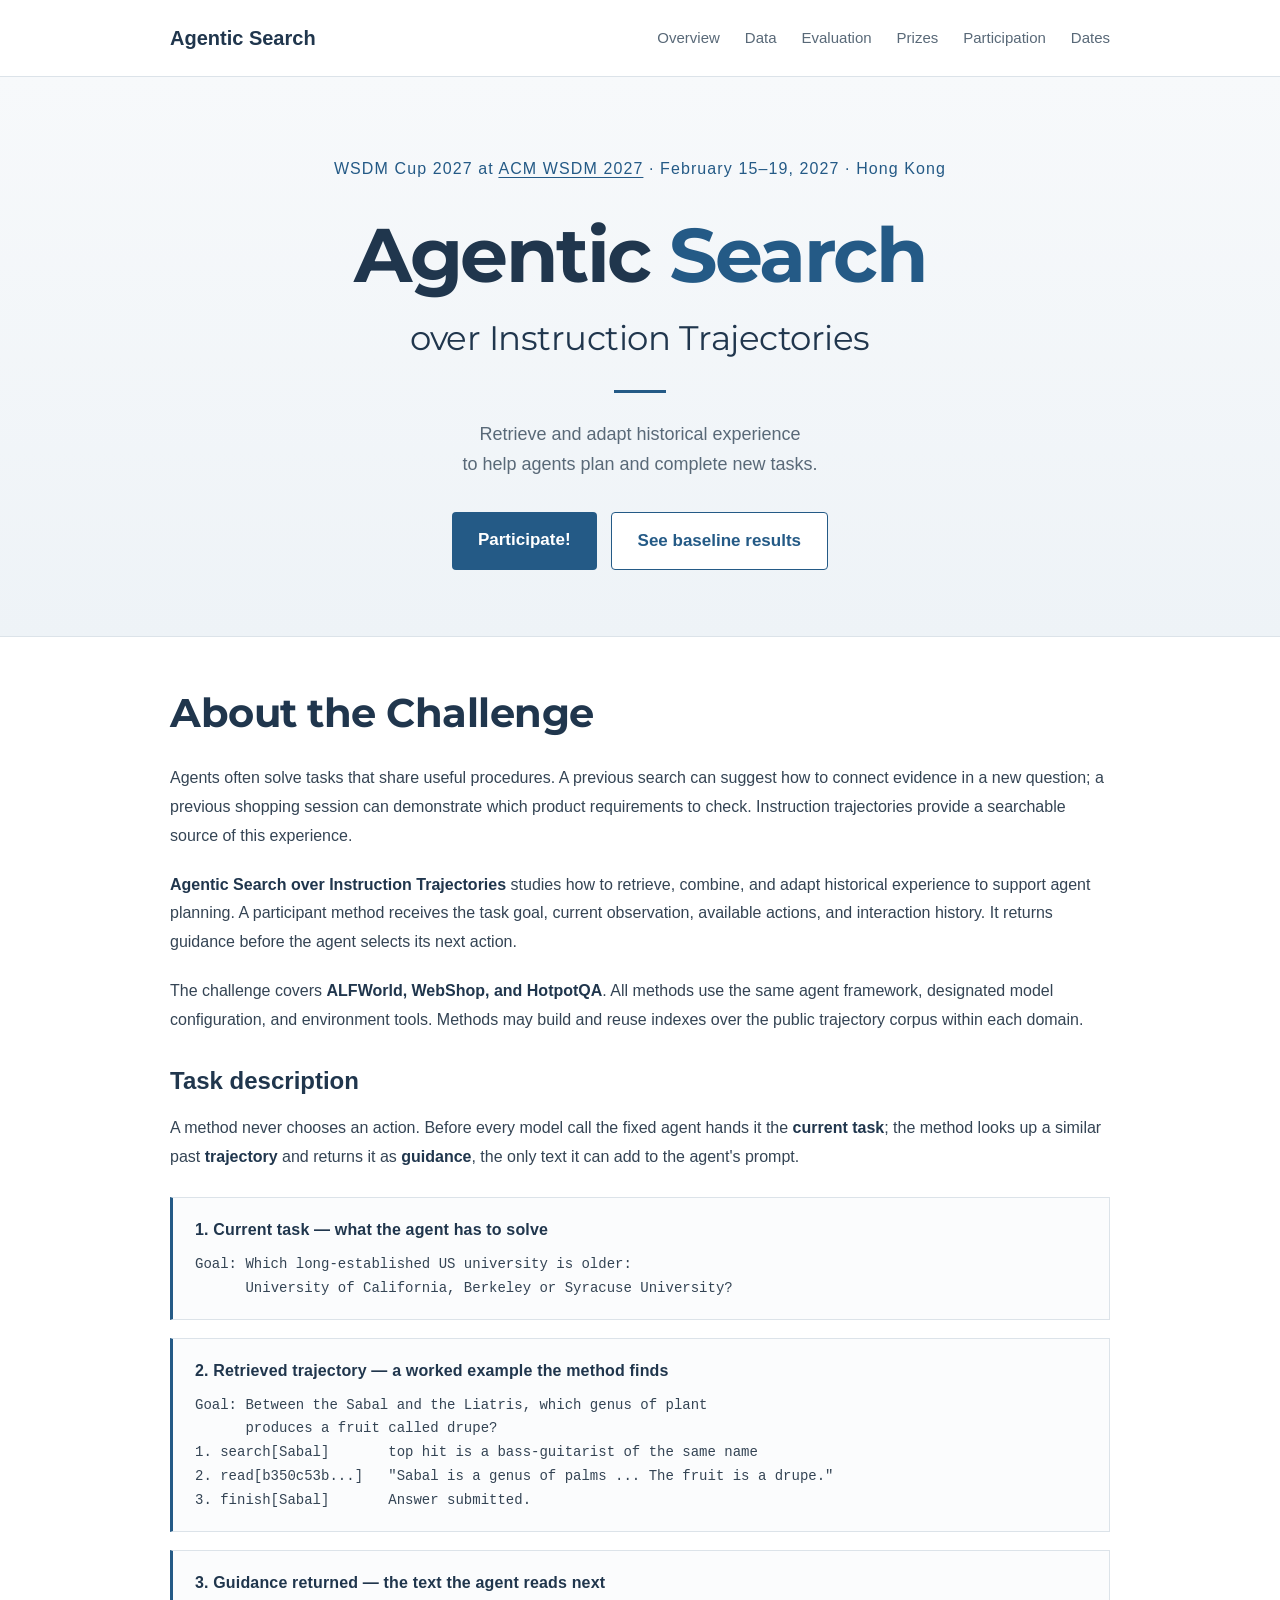
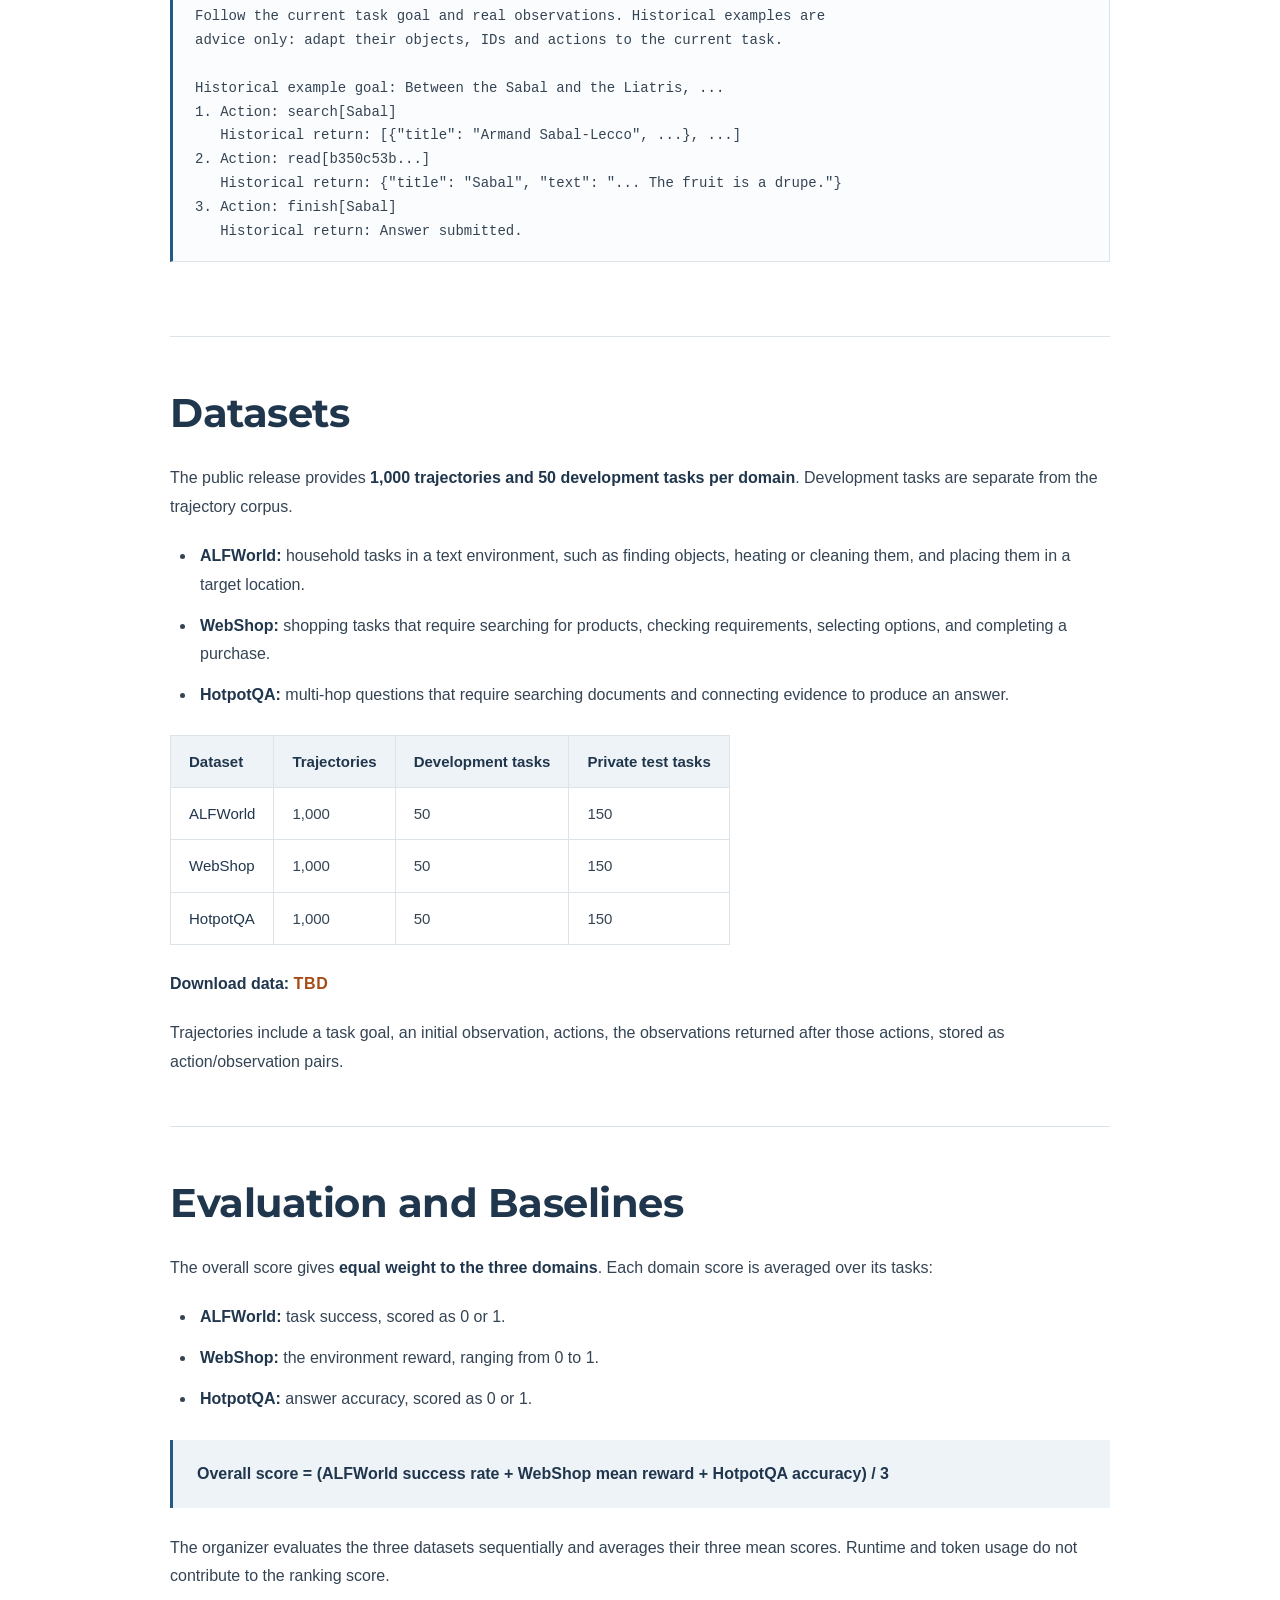
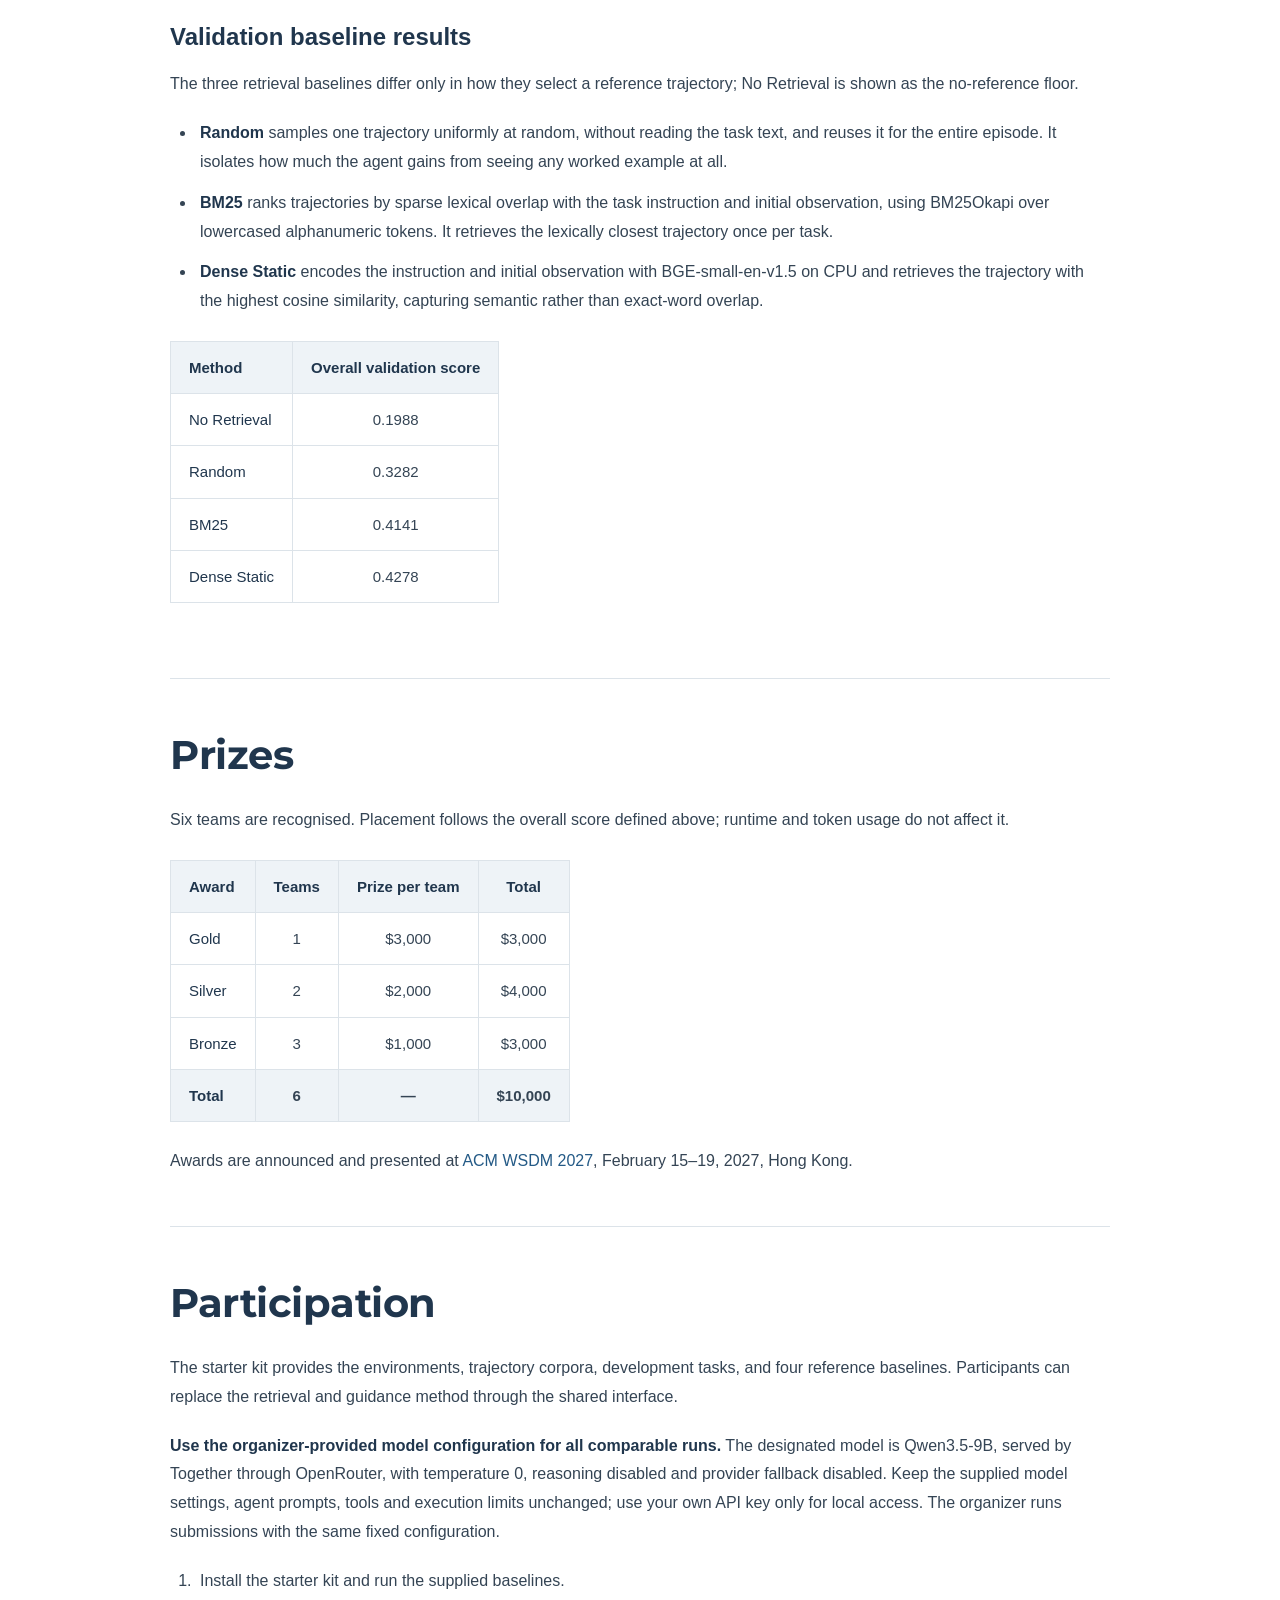
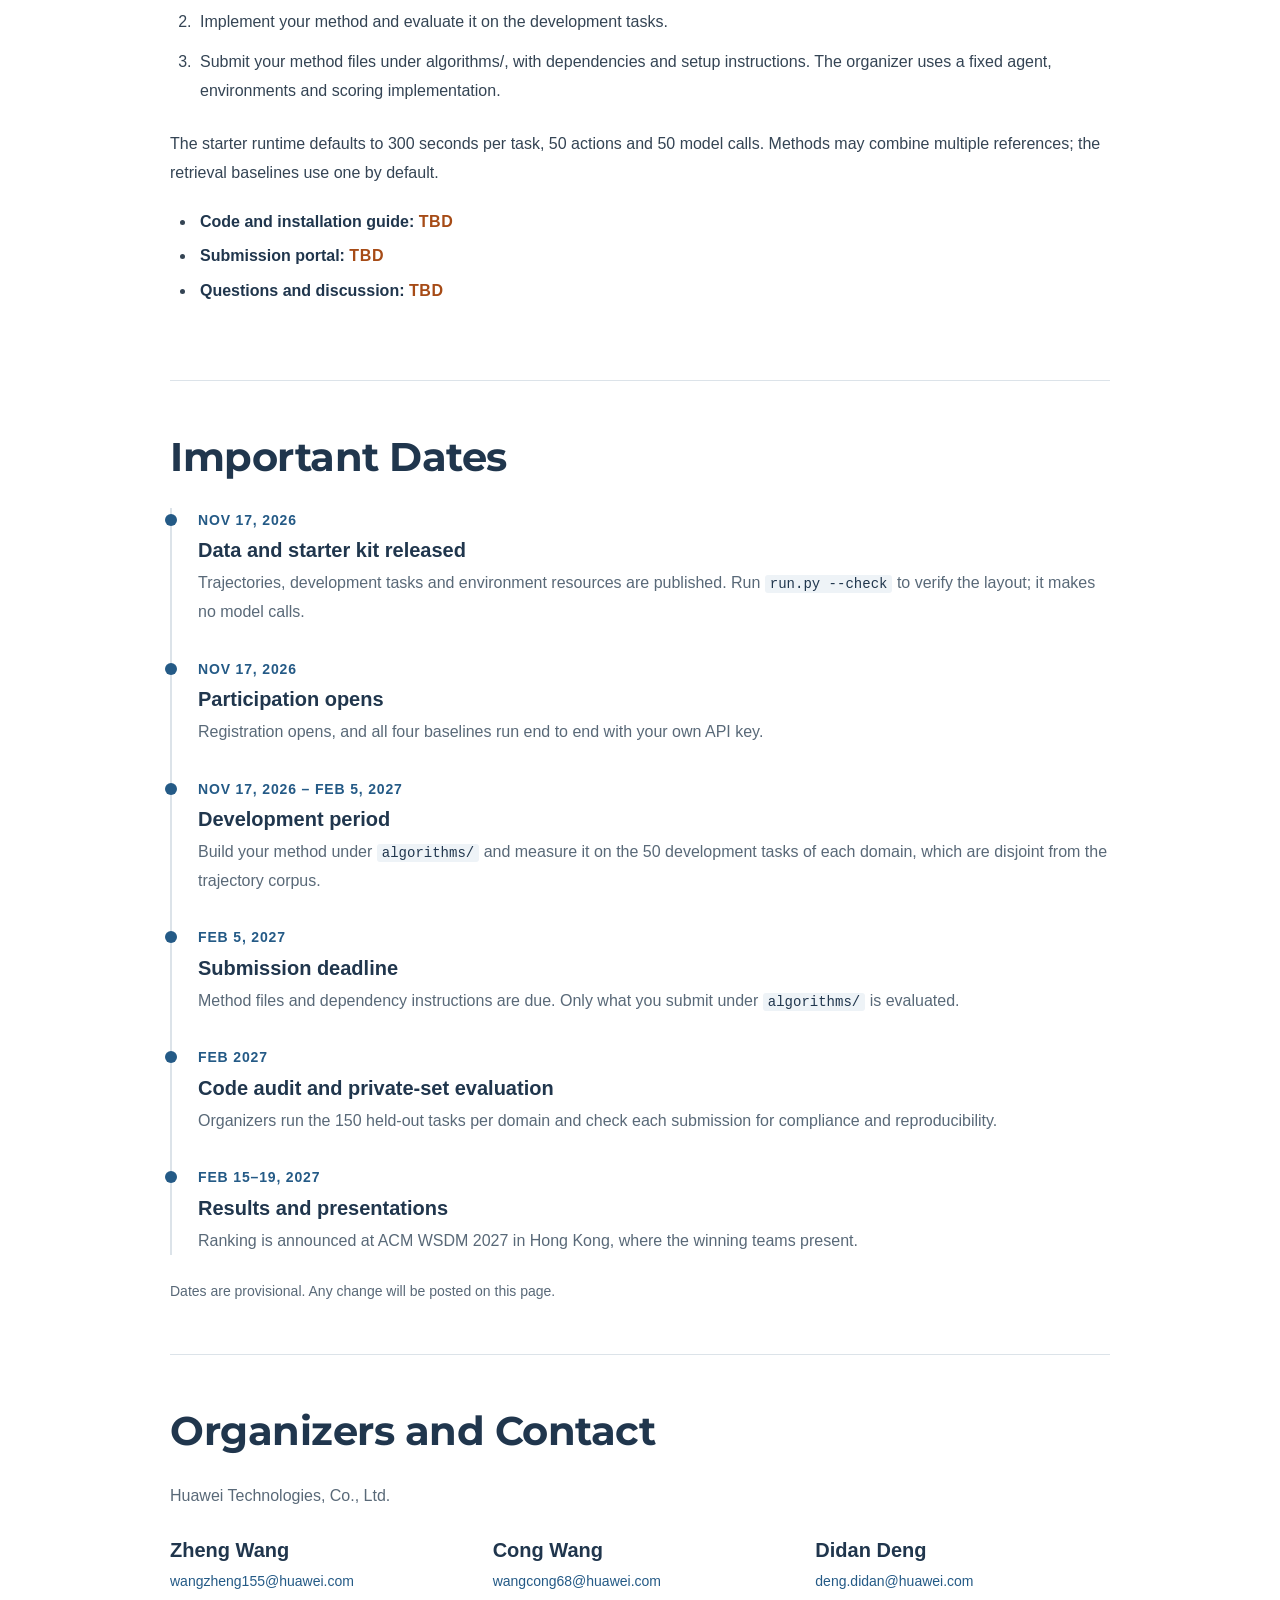
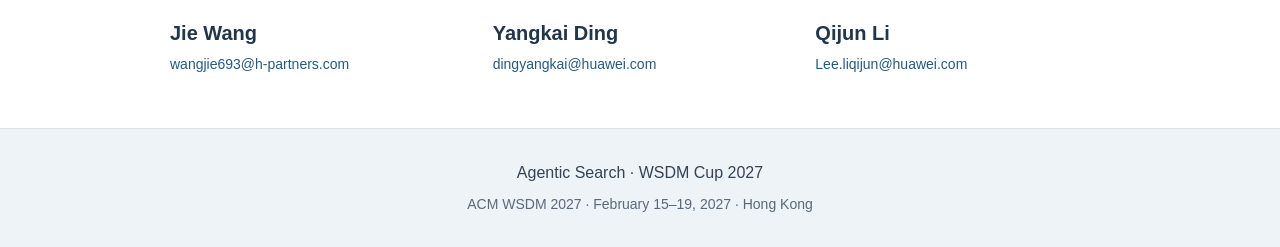
==== index.html @ feec9612 "Initial commit: WSDM Cup 2027 Agentic Search challenge website" ====
<!doctype html>
<html lang="en">
<head>
  <meta charset="utf-8">
  <meta name="viewport" content="width=device-width, initial-scale=1">
  <meta name="description" content="Agentic Search over Instruction Trajectories — a WSDM Cup 2027 challenge at ACM WSDM 2027, February 15–19, Hong Kong.">
  <meta name="theme-color" content="#eef3f7">
  <title>Agentic Search · WSDM Cup 2027</title>
  <link rel="stylesheet" href="styles.css">
  <script src="site.js" defer></script>
</head>
<body id="page-top">
  <a class="skip-link" href="#main">Skip to content</a>
  <nav class="navbar" aria-label="Main navigation">
    <div class="container nav-inner">
      <a class="navbar-brand" href="#page-top">Agentic Search</a>
      <button class="menu-toggle" type="button" aria-expanded="false" aria-controls="nav-links"><span class="sr-only">Toggle navigation</span><span aria-hidden="true">☰</span></button>
      <div class="nav-links" id="nav-links"><a href="#overview">Overview</a><a href="#data">Data</a><a href="#evaluation">Evaluation</a><a href="#prizes">Prizes</a><a href="#participation">Participation</a><a href="#dates">Dates</a></div>
    </div>
  </nav>
  <header class="hero">
    <div class="container">
      <p class="conference">WSDM Cup 2027 at <a href="https://www.wsdm-conference.org/2027/">ACM WSDM 2027</a> · February 15&ndash;19, 2027 · Hong Kong</p>
      <h1>Agentic <em>Search</em><span>over Instruction Trajectories</span></h1>
      <p class="hero-description">Retrieve and adapt historical experience<br>to help agents plan and complete new tasks.</p>
      <div class="hero-actions">
        <a class="button" href="#participation">Participate!</a>
        <a class="button button-secondary" href="#evaluation">See baseline results</a>
      </div>
    </div>
  </header>
  <main id="main" class="container">
    <section id="overview">
      <h2>About the Challenge</h2>
      <p>Agents often solve tasks that share useful procedures. A previous search can suggest how to connect evidence in a new question; a previous shopping session can demonstrate which product requirements to check. Instruction trajectories provide a searchable source of this experience.</p>
      <p><strong>Agentic Search over Instruction Trajectories</strong> studies how to retrieve, combine, and adapt historical experience to support agent planning. A participant method receives the task goal, current observation, available actions, and interaction history. It returns guidance before the agent selects its next action.</p>
      <p>The challenge covers <strong>ALFWorld, WebShop, and HotpotQA</strong>. All methods use the same agent framework, designated model configuration, and environment tools. Methods may build and reuse indexes over the public trajectory corpus within each domain.</p>

      <h3>Task description</h3>
      <p>A method never chooses an action. Before every model call the fixed agent hands it the <strong>current task</strong>; the method looks up a similar past <strong>trajectory</strong> and returns it as <strong>guidance</strong>, the only text it can add to the agent's prompt.</p>

      <div class="example">
        <div class="example-step">
          <h4>1. Current task &mdash; what the agent has to solve</h4>
          <pre class="code">Goal: Which long-established US university is older:
      University of California, Berkeley or Syracuse University?</pre>
        </div>

        <div class="example-step">
          <h4>2. Retrieved trajectory &mdash; a worked example the method finds</h4>
          <pre class="code">Goal: Between the Sabal and the Liatris, which genus of plant
      produces a fruit called drupe?
1. search[Sabal]       top hit is a bass-guitarist of the same name
2. read[b350c53b...]   "Sabal is a genus of palms ... The fruit is a drupe."
3. finish[Sabal]       Answer submitted.</pre>
        </div>

        <div class="example-step">
          <h4>3. Guidance returned &mdash; the text the agent reads next</h4>
          <pre class="code">Follow the current task goal and real observations. Historical examples are
advice only: adapt their objects, IDs and actions to the current task.

Historical example goal: Between the Sabal and the Liatris, ...
1. Action: search[Sabal]
   Historical return: [{"title": "Armand Sabal-Lecco", ...}, ...]
2. Action: read[b350c53b...]
   Historical return: {"title": "Sabal", "text": "... The fruit is a drupe."}
3. Action: finish[Sabal]
   Historical return: Answer submitted.</pre>
        </div>
      </div>
    </section>

    <section id="data">
      <h2>Datasets</h2>
      <p>The public release provides <strong>1,000 trajectories and 50 development tasks per domain</strong>. Development tasks are separate from the trajectory corpus.</p>
      <ul>
        <li><strong>ALFWorld:</strong> household tasks in a text environment, such as finding objects, heating or cleaning them, and placing them in a target location.</li>
        <li><strong>WebShop:</strong> shopping tasks that require searching for products, checking requirements, selecting options, and completing a purchase.</li>
        <li><strong>HotpotQA:</strong> multi-hop questions that require searching documents and connecting evidence to produce an answer.</li>
      </ul>
      <div class="table-scroll" role="region" aria-label="Dataset release table" tabindex="0"><table><thead><tr><th scope="col">Dataset</th><th scope="col">Trajectories</th><th scope="col">Development tasks</th><th scope="col">Private test tasks</th></tr></thead><tbody><tr><th scope="row">ALFWorld</th><td>1,000</td><td>50</td><td>150</td></tr><tr><th scope="row">WebShop</th><td>1,000</td><td>50</td><td>150</td></tr><tr><th scope="row">HotpotQA</th><td>1,000</td><td>50</td><td>150</td></tr></tbody></table></div>
      <p><strong>Download data:</strong> <span class="pending">TBD</span></p>
      <p>Trajectories include a task goal, an initial observation, actions, the observations returned after those actions, stored as action/observation pairs.</p>
    </section>

    <section id="evaluation">
      <h2>Evaluation and Baselines</h2>
      <p>The overall score gives <strong>equal weight to the three domains</strong>. Each domain score is averaged over its tasks:</p>
      <ul><li><strong>ALFWorld:</strong> task success, scored as 0 or 1.</li><li><strong>WebShop:</strong> the environment reward, ranging from 0 to 1.</li><li><strong>HotpotQA:</strong> answer accuracy, scored as 0 or 1.</li></ul>
      <p class="score-formula"><strong>Overall score = (ALFWorld success rate + WebShop mean reward + HotpotQA accuracy) / 3</strong></p>
      <p>The organizer evaluates the three datasets sequentially and averages their three mean scores. Runtime and token usage do not contribute to the ranking score.</p>
      <h3>Validation baseline results</h3>
      <p>The three retrieval baselines differ only in how they select a reference trajectory; No Retrieval is shown as the no-reference floor.</p>
      <ul>
        <li><strong>Random</strong> samples one trajectory uniformly at random, without reading the task text, and reuses it for the entire episode. It isolates how much the agent gains from seeing any worked example at all.</li>
        <li><strong>BM25</strong> ranks trajectories by sparse lexical overlap with the task instruction and initial observation, using BM25Okapi over lowercased alphanumeric tokens. It retrieves the lexically closest trajectory once per task.</li>
        <li><strong>Dense Static</strong> encodes the instruction and initial observation with BGE-small-en-v1.5 on CPU and retrieves the trajectory with the highest cosine similarity, capturing semantic rather than exact-word overlap.</li>
      </ul>
      <div class="table-scroll" role="region" aria-label="Overall validation baseline results" tabindex="0"><table class="results-table"><thead><tr><th scope="col">Method</th><th scope="col">Overall validation score</th></tr></thead><tbody><tr><th scope="row">No Retrieval</th><td>0.1988</td></tr><tr><th scope="row">Random</th><td>0.3282</td></tr><tr><th scope="row">BM25</th><td>0.4141</td></tr><tr><th scope="row">Dense Static</th><td>0.4278</td></tr></tbody></table></div>
    </section>

    <section id="prizes">
      <h2>Prizes</h2>
      <p>Six teams are recognised. Placement follows the overall score defined above; runtime and token usage do not affect it.</p>
      <div class="table-scroll" role="region" aria-label="Prize table" tabindex="0"><table class="prizes-table"><thead><tr><th scope="col">Award</th><th scope="col">Teams</th><th scope="col">Prize per team</th><th scope="col">Total</th></tr></thead><tbody><tr><th scope="row">Gold</th><td>1</td><td>$3,000</td><td>$3,000</td></tr><tr><th scope="row">Silver</th><td>2</td><td>$2,000</td><td>$4,000</td></tr><tr><th scope="row">Bronze</th><td>3</td><td>$1,000</td><td>$3,000</td></tr><tr class="prizes-total"><th scope="row">Total</th><td>6</td><td>&mdash;</td><td>$10,000</td></tr></tbody></table></div>
      <p>Awards are announced and presented at <a href="https://www.wsdm-conference.org/2027/">ACM WSDM 2027</a>, February 15&ndash;19, 2027, Hong Kong.</p>
    </section>

    <section id="participation">
      <h2>Participation</h2>
      <p>The starter kit provides the environments, trajectory corpora, development tasks, and four reference baselines. Participants can replace the retrieval and guidance method through the shared interface.</p>
      <p><strong>Use the organizer-provided model configuration for all comparable runs.</strong> The designated model is Qwen3.5-9B, served by Together through OpenRouter, with temperature 0, reasoning disabled and provider fallback disabled. Keep the supplied model settings, agent prompts, tools and execution limits unchanged; use your own API key only for local access. The organizer runs submissions with the same fixed configuration.</p>
      <ol>
        <li>Install the starter kit and run the supplied baselines.</li>
        <li>Implement your method and evaluate it on the development tasks.</li>
        <li>Submit your method files under algorithms/, with dependencies and setup instructions. The organizer uses a fixed agent, environments and scoring implementation.</li>
      </ol>
      <p>The starter runtime defaults to 300 seconds per task, 50 actions and 50 model calls. Methods may combine multiple references; the retrieval baselines use one by default.</p>
      <ul class="resources"><li><strong>Code and installation guide:</strong> <span class="pending">TBD</span></li><li><strong>Submission portal:</strong> <span class="pending">TBD</span></li><li><strong>Questions and discussion:</strong> <span class="pending">TBD</span></li></ul>
    </section>

    <section id="dates">
      <h2>Important Dates</h2>
      <ol class="timeline">
        <li>
          <span class="timeline-date">Nov 17, 2026</span>
          <h3>Data and starter kit released</h3>
          <p>Trajectories, development tasks and environment resources are published. Run <code>run.py --check</code> to verify the layout; it makes no model calls.</p>
        </li>
        <li>
          <span class="timeline-date">Nov 17, 2026</span>
          <h3>Participation opens</h3>
          <p>Registration opens, and all four baselines run end to end with your own API key.</p>
        </li>
        <li>
          <span class="timeline-date">Nov 17, 2026 &ndash; Feb 5, 2027</span>
          <h3>Development period</h3>
          <p>Build your method under <code>algorithms/</code> and measure it on the 50 development tasks of each domain, which are disjoint from the trajectory corpus.</p>
        </li>
        <li>
          <span class="timeline-date">Feb 5, 2027</span>
          <h3>Submission deadline</h3>
          <p>Method files and dependency instructions are due. Only what you submit under <code>algorithms/</code> is evaluated.</p>
        </li>
        <li>
          <span class="timeline-date">Feb 2027</span>
          <h3>Code audit and private-set evaluation</h3>
          <p>Organizers run the 150 held-out tasks per domain and check each submission for compliance and reproducibility.</p>
        </li>
        <li>
          <span class="timeline-date">Feb 15&ndash;19, 2027</span>
          <h3>Results and presentations</h3>
          <p>Ranking is announced at ACM WSDM 2027 in Hong Kong, where the winning teams present.</p>
        </li>
      </ol>
      <p class="note">Dates are provisional. Any change will be posted on this page.</p>
    </section>

    <section id="team">
      <h2>Organizers and Contact</h2>
      <p class="organizer-affiliation">Huawei Technologies, Co., Ltd.</p>
      <ul class="organizer-list">
        <li><h3>Zheng Wang</h3><a href="mailto:wangzheng155@huawei.com">wangzheng155@huawei.com</a></li>
        <li><h3>Cong Wang</h3><a href="mailto:wangcong68@huawei.com">wangcong68@huawei.com</a></li>
        <li><h3>Didan Deng</h3><a href="mailto:deng.didan@huawei.com">deng.didan@huawei.com</a></li>
        <li><h3>Jie Wang</h3><a href="mailto:wangjie693@h-partners.com">wangjie693@h-partners.com</a></li>
        <li><h3>Yangkai Ding</h3><a href="mailto:dingyangkai@huawei.com">dingyangkai@huawei.com</a></li>
        <li><h3>Qijun Li</h3><a href="mailto:Lee.liqijun@huawei.com">Lee.liqijun@huawei.com</a></li>
      </ul>
    </section>
  </main>
  <footer><div class="container"><p>Agentic Search · WSDM Cup 2027</p><p class="note">ACM WSDM 2027 · February 15&ndash;19, 2027 · Hong Kong</p></div></footer>
</body>
</html>
---- styles.css ----
@font-face{font-family:Montserrat;src:url('assets/montserrat-regular.ttf') format('truetype');font-weight:400;font-display:swap}
@font-face{font-family:Montserrat;src:url('assets/montserrat-bold.ttf') format('truetype');font-weight:700;font-display:swap}
:root{--ink:#20364d;--text:#344454;--muted:#596978;--blue:#245a86;--line:#dce3e9;--pale:#eef3f7}
*{box-sizing:border-box}
html{scroll-behavior:smooth;scroll-padding-top:105px}
body{margin:0;background:#fff;color:var(--text);font:16px/1.8 Arial,Helvetica,sans-serif}
h1,h2,h3{color:var(--ink);line-height:1.3;margin:0}
h1,h2{font-family:Montserrat,Arial,sans-serif}
h2{font-size:40px;letter-spacing:-.5px;margin-bottom:25px}
h3{font-size:24px;margin:30px 0 18px}
p{margin:0 0 20px}
a{color:var(--blue);text-decoration:none}
a:hover{text-decoration:underline}
a:focus-visible,button:focus-visible,.table-scroll:focus-visible{outline:3px solid var(--blue);outline-offset:4px}
strong{color:var(--ink)}
.container{width:940px;max-width:calc(100% - 48px);margin:0 auto}
.navbar{position:sticky;top:0;z-index:20;background:#fff;border-bottom:1px solid var(--line)}
.nav-inner{display:flex;justify-content:space-between;align-items:center;min-height:76px;gap:25px}
.navbar-brand{font-size:20px;font-weight:700;white-space:nowrap;color:var(--ink)}
.navbar-brand:hover{text-decoration:none}
.nav-links{display:flex;gap:25px}
.nav-links a{font-size:15px;color:var(--muted);padding:9px 0;border-bottom:2px solid transparent}
.nav-links a:hover,.nav-links a.active{color:var(--blue);border-bottom-color:var(--blue);text-decoration:none}
.menu-toggle{display:none}
.navbar.scrolled{box-shadow:0 3px 12px #20364d08}
.hero{background:linear-gradient(180deg,#f7f9fb,var(--pale));text-align:center;padding:78px 0 66px;border-bottom:1px solid var(--line)}
.conference{font-size:16px;letter-spacing:1.1px;color:var(--blue);margin-bottom:28px}
.conference a{text-decoration:underline;text-underline-offset:3px}
.hero h1{font-size:76px;letter-spacing:-2.5px;line-height:1.12}
.hero h1 em{font-style:normal;color:var(--blue)}
.hero h1 span{display:block;font-size:34px;font-weight:400;letter-spacing:-.5px;line-height:1.4;margin-top:18px}
.hero h1::after{content:"";display:block;width:52px;height:3px;background:var(--blue);margin:27px auto 0}
.hero-description{font-size:18px;color:var(--muted);margin:26px auto;line-height:1.7}
.button{display:inline-block;background:var(--blue);color:#fff;padding:13px 26px;border-radius:4px;font-size:17px;font-weight:700}
.button:hover{background:#1c476b;text-decoration:none}
section{padding:50px 0;border-bottom:1px solid var(--line)}
section:last-child{border-bottom:0}
section>p:last-child{margin-bottom:0}
ul,ol{margin:0 0 24px;padding-left:26px}
li{padding-left:4px;margin-bottom:12px}
.resources li{margin-bottom:6px}
.note{font-size:14px;line-height:1.75;color:var(--muted)}
.pending{color:#a64b16;font-weight:700;letter-spacing:.04em}
.table-scroll{overflow-x:auto;margin:25px 0;max-width:100%}
table{width:auto;min-width:0;border-collapse:collapse;font-size:15px;line-height:1.55;text-align:left}
thead{background:var(--pale)}
th,td{padding:14px 18px;border:1px solid var(--line)}
thead th{font-weight:700;color:var(--ink)}
tbody th{font-weight:400;color:var(--ink)}
.results-table td,.results-table thead th:not(:first-child){text-align:center}
.score-formula{background:var(--pale);border-left:3px solid var(--blue);padding:20px 24px;margin:26px 0;line-height:1.75}
.hero-actions{display:flex;gap:14px;justify-content:center;flex-wrap:wrap;margin-top:32px}
.button-secondary{background:#fff;color:var(--blue);border:1px solid var(--blue)}
.button-secondary:hover{background:var(--pale)}
.example{margin:26px 0 24px}
.example-step{border:1px solid var(--line);border-left:3px solid var(--blue);background:#fbfcfd;padding:18px 22px;margin-bottom:18px}
.example-step:last-child{margin-bottom:0}
.example-step h4{font-size:16px;color:var(--ink);margin:0 0 8px;letter-spacing:.01em}
.code{font:14px/1.7 ui-monospace,SFMono-Regular,Menlo,Consolas,monospace;white-space:pre-wrap;overflow-wrap:anywhere;margin:0;padding:0;color:var(--text);background:none}
code{font:14px/1.6 ui-monospace,SFMono-Regular,Menlo,Consolas,monospace;color:var(--ink);background:var(--pale);padding:1px 5px;border-radius:3px}
.prizes-table td,.prizes-table thead th:not(:first-child){text-align:center}
.prizes-total th,.prizes-total td{font-weight:700;background:var(--pale)}
.timeline{list-style:none;padding:0;margin:0 0 24px;border-left:2px solid var(--line)}
.timeline li{position:relative;padding:0 0 0 26px;margin:0 0 30px}
.timeline li:last-child{margin-bottom:0}
.timeline li::before{content:"";position:absolute;left:-7px;top:6px;width:12px;height:12px;border-radius:50%;background:var(--blue)}
.timeline-date{display:block;font-size:14px;font-weight:700;letter-spacing:.06em;text-transform:uppercase;color:var(--blue);margin-bottom:4px}
.timeline h3{font-size:20px;margin:0 0 6px}
.timeline p{margin:0;color:var(--muted)}
.organizer-affiliation{color:var(--muted);font-size:16px;margin:0 0 26px}
.organizer-list{display:grid;grid-template-columns:repeat(3,minmax(0,1fr));gap:24px 28px;list-style:none;padding:0;margin:0;text-align:left}
.organizer-list li{padding:0;margin:0;min-width:0}
.organizer-list h3{font-size:20px;margin:0 0 4px}
.organizer-list a{font-size:14px;line-height:1.6;overflow-wrap:anywhere}
@media(max-width:767px){.organizer-list{grid-template-columns:repeat(2,minmax(0,1fr));gap:26px 18px}}
@media(max-width:480px){.organizer-list{grid-template-columns:1fr}}
footer{text-align:center;background:var(--pale);border-top:1px solid var(--line);padding:30px 0;font-size:16px}
footer p{margin:0}
footer .note{font-size:14px;margin-top:4px}
.skip-link{position:fixed;left:12px;top:-100px;z-index:50;background:white;padding:10px}
.skip-link:focus{top:12px}
.sr-only{position:absolute;width:1px;height:1px;overflow:hidden;clip:rect(0,0,0,0);white-space:nowrap}
@media(max-width:850px){.nav-links{gap:17px}.nav-links a{font-size:14px}.navbar-brand{font-size:18px}.hero h1{font-size:58px}.hero h1 span{font-size:34px}}
@media(max-width:767px){html{scroll-padding-top:90px}.container{max-width:calc(100% - 40px)}.nav-inner{min-height:66px;flex-wrap:wrap;gap:0}.menu-toggle{display:block;width:38px;height:36px;background:#fff;border:1px solid var(--line);border-radius:4px;color:var(--ink);font-size:23px;cursor:pointer}.nav-links{display:none;flex-direction:column;width:100%;gap:0;padding:7px 0 15px}.navbar.menu-open .nav-links{display:flex}.nav-links a{font-size:16px;padding:9px 0}.hero{padding:48px 0 42px}.conference{font-size:16px;margin-bottom:20px}.hero h1{font-size:42px;letter-spacing:-1px}.hero h1 span{font-size:28px;line-height:1.4;margin-top:12px}.hero-description{font-size:16px;margin:23px auto}.hero-description br{display:none}.button{font-size:16px;padding:12px 22px}section{padding:36px 0}h2{font-size:30px;margin-bottom:22px}h3{font-size:22px}p{margin-bottom:20px}.note{font-size:14px}table{font-size:15px}th,td{padding:12px 15px}.score-formula{padding:16px 18px;font-size:16px}footer{font-size:14px;padding:25px 0}}
@media(max-width:360px){.hero h1{font-size:35px}.hero h1 span{font-size:24px}.conference{font-size:14px}}
@media(prefers-reduced-motion:reduce){html{scroll-behavior:auto}}
@media(max-width:767px){.hero-actions{margin-top:26px;gap:12px}.hero-actions .button{width:100%;text-align:center}.example-step{padding:15px 16px}.code,.example-step .code{font-size:12.5px}code{font-size:12.5px}.timeline li{padding-left:22px;margin-bottom:26px}.timeline h3{font-size:19px}}
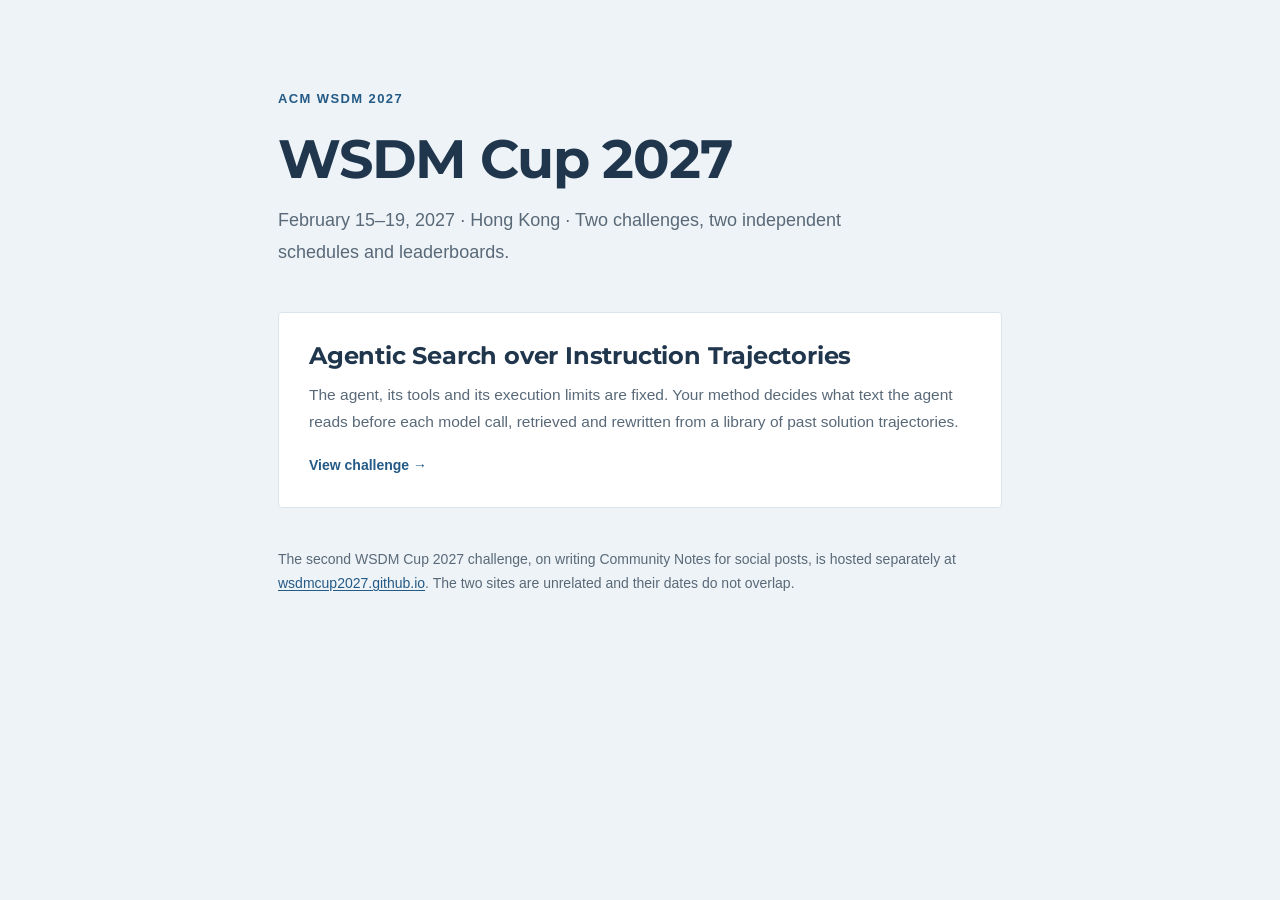
==== commit fb417a58: "Move challenge site under /agenticsearch/ and add overview page at root" ====
--- a/index.html
+++ b/index.html
@@ -3,173 +3,42 @@
 <head>
   <meta charset="utf-8">
   <meta name="viewport" content="width=device-width, initial-scale=1">
-  <meta name="description" content="Agentic Search over Instruction Trajectories — a WSDM Cup 2027 challenge at ACM WSDM 2027, February 15–19, Hong Kong.">
+  <meta name="description" content="WSDM Cup 2027 — challenges hosted at ACM WSDM 2027, February 15–19, 2027, Hong Kong.">
   <meta name="theme-color" content="#eef3f7">
-  <title>Agentic Search · WSDM Cup 2027</title>
-  <link rel="stylesheet" href="styles.css">
-  <script src="site.js" defer></script>
+  <title>WSDM Cup 2027</title>
+  <style>
+    @font-face{font-family:Montserrat;src:url('agenticsearch/assets/montserrat-regular.ttf') format('truetype');font-weight:400;font-display:swap}
+    @font-face{font-family:Montserrat;src:url('agenticsearch/assets/montserrat-bold.ttf') format('truetype');font-weight:700;font-display:swap}
+    :root{--ink:#20364d;--text:#344454;--muted:#596978;--blue:#245a86;--line:#dce3e9;--pale:#eef3f7}
+    *{box-sizing:border-box}
+    body{margin:0;background:var(--pale);color:var(--text);font:16px/1.75 Arial,Helvetica,sans-serif}
+    .wrap{max-width:780px;margin:0 auto;padding:88px 28px 96px}
+    .kicker{font-size:13px;font-weight:700;letter-spacing:1.4px;text-transform:uppercase;color:var(--blue);margin:0 0 18px}
+    h1{font-family:Montserrat,Arial,sans-serif;font-size:54px;line-height:1.12;letter-spacing:-1.2px;color:var(--ink);margin:0 0 16px}
+    .lede{font-size:18px;color:var(--muted);margin:0 0 44px;max-width:580px}
+    .card{display:block;background:#fff;border:1px solid var(--line);border-radius:4px;padding:28px 30px;text-decoration:none;transition:border-color .15s ease,transform .15s ease}
+    .card:hover,.card:focus-visible{border-color:var(--blue);transform:translateY(-2px)}
+    .card h2{font-family:Montserrat,Arial,sans-serif;font-size:24px;line-height:1.25;color:var(--ink);margin:0 0 10px;letter-spacing:-.2px}
+    .card p{margin:0 0 16px;font-size:15.5px;color:var(--muted)}
+    .card .go{font-size:14px;font-weight:700;color:var(--blue)}
+    .note{margin:40px 0 0;font-size:14px;color:var(--muted);line-height:1.7}
+    .note a{color:var(--blue);text-decoration:underline;text-underline-offset:2px}
+    @media(max-width:600px){.wrap{padding:56px 20px 64px}h1{font-size:36px}.lede{font-size:16.5px;margin-bottom:32px}.card{padding:22px}}
+  </style>
 </head>
-<body id="page-top">
-  <a class="skip-link" href="#main">Skip to content</a>
-  <nav class="navbar" aria-label="Main navigation">
-    <div class="container nav-inner">
-      <a class="navbar-brand" href="#page-top">Agentic Search</a>
-      <button class="menu-toggle" type="button" aria-expanded="false" aria-controls="nav-links"><span class="sr-only">Toggle navigation</span><span aria-hidden="true">☰</span></button>
-      <div class="nav-links" id="nav-links"><a href="#overview">Overview</a><a href="#data">Data</a><a href="#evaluation">Evaluation</a><a href="#prizes">Prizes</a><a href="#participation">Participation</a><a href="#dates">Dates</a></div>
-    </div>
-  </nav>
-  <header class="hero">
-    <div class="container">
-      <p class="conference">WSDM Cup 2027 at <a href="https://www.wsdm-conference.org/2027/">ACM WSDM 2027</a> · February 15&ndash;19, 2027 · Hong Kong</p>
-      <h1>Agentic <em>Search</em><span>over Instruction Trajectories</span></h1>
-      <p class="hero-description">Retrieve and adapt historical experience<br>to help agents plan and complete new tasks.</p>
-      <div class="hero-actions">
-        <a class="button" href="#participation">Participate!</a>
-        <a class="button button-secondary" href="#evaluation">See baseline results</a>
-      </div>
-    </div>
-  </header>
-  <main id="main" class="container">
-    <section id="overview">
-      <h2>About the Challenge</h2>
-      <p>Agents often solve tasks that share useful procedures. A previous search can suggest how to connect evidence in a new question; a previous shopping session can demonstrate which product requirements to check. Instruction trajectories provide a searchable source of this experience.</p>
-      <p><strong>Agentic Search over Instruction Trajectories</strong> studies how to retrieve, combine, and adapt historical experience to support agent planning. A participant method receives the task goal, current observation, available actions, and interaction history. It returns guidance before the agent selects its next action.</p>
-      <p>The challenge covers <strong>ALFWorld, WebShop, and HotpotQA</strong>. All methods use the same agent framework, designated model configuration, and environment tools. Methods may build and reuse indexes over the public trajectory corpus within each domain.</p>
+<body>
+  <main class="wrap">
+    <p class="kicker">ACM WSDM 2027</p>
+    <h1>WSDM Cup 2027</h1>
+    <p class="lede">February 15&ndash;19, 2027 &middot; Hong Kong &middot; Two challenges, two independent schedules and leaderboards.</p>
 
-      <h3>Task description</h3>
-      <p>A method never chooses an action. Before every model call the fixed agent hands it the <strong>current task</strong>; the method looks up a similar past <strong>trajectory</strong> and returns it as <strong>guidance</strong>, the only text it can add to the agent's prompt.</p>
+    <a class="card" href="agenticsearch/">
+      <h2>Agentic Search over Instruction Trajectories</h2>
+      <p>The agent, its tools and its execution limits are fixed. Your method decides what text the agent reads before each model call, retrieved and rewritten from a library of past solution trajectories.</p>
+      <span class="go">View challenge &rarr;</span>
+    </a>
 
-      <div class="example">
-        <div class="example-step">
-          <h4>1. Current task &mdash; what the agent has to solve</h4>
-          <pre class="code">Goal: Which long-established US university is older:
-      University of California, Berkeley or Syracuse University?</pre>
-        </div>
-
-        <div class="example-step">
-          <h4>2. Retrieved trajectory &mdash; a worked example the method finds</h4>
-          <pre class="code">Goal: Between the Sabal and the Liatris, which genus of plant
-      produces a fruit called drupe?
-1. search[Sabal]       top hit is a bass-guitarist of the same name
-2. read[b350c53b...]   "Sabal is a genus of palms ... The fruit is a drupe."
-3. finish[Sabal]       Answer submitted.</pre>
-        </div>
-
-        <div class="example-step">
-          <h4>3. Guidance returned &mdash; the text the agent reads next</h4>
-          <pre class="code">Follow the current task goal and real observations. Historical examples are
-advice only: adapt their objects, IDs and actions to the current task.
-
-Historical example goal: Between the Sabal and the Liatris, ...
-1. Action: search[Sabal]
-   Historical return: [{"title": "Armand Sabal-Lecco", ...}, ...]
-2. Action: read[b350c53b...]
-   Historical return: {"title": "Sabal", "text": "... The fruit is a drupe."}
-3. Action: finish[Sabal]
-   Historical return: Answer submitted.</pre>
-        </div>
-      </div>
-    </section>
-
-    <section id="data">
-      <h2>Datasets</h2>
-      <p>The public release provides <strong>1,000 trajectories and 50 development tasks per domain</strong>. Development tasks are separate from the trajectory corpus.</p>
-      <ul>
-        <li><strong>ALFWorld:</strong> household tasks in a text environment, such as finding objects, heating or cleaning them, and placing them in a target location.</li>
-        <li><strong>WebShop:</strong> shopping tasks that require searching for products, checking requirements, selecting options, and completing a purchase.</li>
-        <li><strong>HotpotQA:</strong> multi-hop questions that require searching documents and connecting evidence to produce an answer.</li>
-      </ul>
-      <div class="table-scroll" role="region" aria-label="Dataset release table" tabindex="0"><table><thead><tr><th scope="col">Dataset</th><th scope="col">Trajectories</th><th scope="col">Development tasks</th><th scope="col">Private test tasks</th></tr></thead><tbody><tr><th scope="row">ALFWorld</th><td>1,000</td><td>50</td><td>150</td></tr><tr><th scope="row">WebShop</th><td>1,000</td><td>50</td><td>150</td></tr><tr><th scope="row">HotpotQA</th><td>1,000</td><td>50</td><td>150</td></tr></tbody></table></div>
-      <p><strong>Download data:</strong> <span class="pending">TBD</span></p>
-      <p>Trajectories include a task goal, an initial observation, actions, the observations returned after those actions, stored as action/observation pairs.</p>
-    </section>
-
-    <section id="evaluation">
-      <h2>Evaluation and Baselines</h2>
-      <p>The overall score gives <strong>equal weight to the three domains</strong>. Each domain score is averaged over its tasks:</p>
-      <ul><li><strong>ALFWorld:</strong> task success, scored as 0 or 1.</li><li><strong>WebShop:</strong> the environment reward, ranging from 0 to 1.</li><li><strong>HotpotQA:</strong> answer accuracy, scored as 0 or 1.</li></ul>
-      <p class="score-formula"><strong>Overall score = (ALFWorld success rate + WebShop mean reward + HotpotQA accuracy) / 3</strong></p>
-      <p>The organizer evaluates the three datasets sequentially and averages their three mean scores. Runtime and token usage do not contribute to the ranking score.</p>
-      <h3>Validation baseline results</h3>
-      <p>The three retrieval baselines differ only in how they select a reference trajectory; No Retrieval is shown as the no-reference floor.</p>
-      <ul>
-        <li><strong>Random</strong> samples one trajectory uniformly at random, without reading the task text, and reuses it for the entire episode. It isolates how much the agent gains from seeing any worked example at all.</li>
-        <li><strong>BM25</strong> ranks trajectories by sparse lexical overlap with the task instruction and initial observation, using BM25Okapi over lowercased alphanumeric tokens. It retrieves the lexically closest trajectory once per task.</li>
-        <li><strong>Dense Static</strong> encodes the instruction and initial observation with BGE-small-en-v1.5 on CPU and retrieves the trajectory with the highest cosine similarity, capturing semantic rather than exact-word overlap.</li>
-      </ul>
-      <div class="table-scroll" role="region" aria-label="Overall validation baseline results" tabindex="0"><table class="results-table"><thead><tr><th scope="col">Method</th><th scope="col">Overall validation score</th></tr></thead><tbody><tr><th scope="row">No Retrieval</th><td>0.1988</td></tr><tr><th scope="row">Random</th><td>0.3282</td></tr><tr><th scope="row">BM25</th><td>0.4141</td></tr><tr><th scope="row">Dense Static</th><td>0.4278</td></tr></tbody></table></div>
-    </section>
-
-    <section id="prizes">
-      <h2>Prizes</h2>
-      <p>Six teams are recognised. Placement follows the overall score defined above; runtime and token usage do not affect it.</p>
-      <div class="table-scroll" role="region" aria-label="Prize table" tabindex="0"><table class="prizes-table"><thead><tr><th scope="col">Award</th><th scope="col">Teams</th><th scope="col">Prize per team</th><th scope="col">Total</th></tr></thead><tbody><tr><th scope="row">Gold</th><td>1</td><td>$3,000</td><td>$3,000</td></tr><tr><th scope="row">Silver</th><td>2</td><td>$2,000</td><td>$4,000</td></tr><tr><th scope="row">Bronze</th><td>3</td><td>$1,000</td><td>$3,000</td></tr><tr class="prizes-total"><th scope="row">Total</th><td>6</td><td>&mdash;</td><td>$10,000</td></tr></tbody></table></div>
-      <p>Awards are announced and presented at <a href="https://www.wsdm-conference.org/2027/">ACM WSDM 2027</a>, February 15&ndash;19, 2027, Hong Kong.</p>
-    </section>
-
-    <section id="participation">
-      <h2>Participation</h2>
-      <p>The starter kit provides the environments, trajectory corpora, development tasks, and four reference baselines. Participants can replace the retrieval and guidance method through the shared interface.</p>
-      <p><strong>Use the organizer-provided model configuration for all comparable runs.</strong> The designated model is Qwen3.5-9B, served by Together through OpenRouter, with temperature 0, reasoning disabled and provider fallback disabled. Keep the supplied model settings, agent prompts, tools and execution limits unchanged; use your own API key only for local access. The organizer runs submissions with the same fixed configuration.</p>
-      <ol>
-        <li>Install the starter kit and run the supplied baselines.</li>
-        <li>Implement your method and evaluate it on the development tasks.</li>
-        <li>Submit your method files under algorithms/, with dependencies and setup instructions. The organizer uses a fixed agent, environments and scoring implementation.</li>
-      </ol>
-      <p>The starter runtime defaults to 300 seconds per task, 50 actions and 50 model calls. Methods may combine multiple references; the retrieval baselines use one by default.</p>
-      <ul class="resources"><li><strong>Code and installation guide:</strong> <span class="pending">TBD</span></li><li><strong>Submission portal:</strong> <span class="pending">TBD</span></li><li><strong>Questions and discussion:</strong> <span class="pending">TBD</span></li></ul>
-    </section>
-
-    <section id="dates">
-      <h2>Important Dates</h2>
-      <ol class="timeline">
-        <li>
-          <span class="timeline-date">Nov 17, 2026</span>
-          <h3>Data and starter kit released</h3>
-          <p>Trajectories, development tasks and environment resources are published. Run <code>run.py --check</code> to verify the layout; it makes no model calls.</p>
-        </li>
-        <li>
-          <span class="timeline-date">Nov 17, 2026</span>
-          <h3>Participation opens</h3>
-          <p>Registration opens, and all four baselines run end to end with your own API key.</p>
-        </li>
-        <li>
-          <span class="timeline-date">Nov 17, 2026 &ndash; Feb 5, 2027</span>
-          <h3>Development period</h3>
-          <p>Build your method under <code>algorithms/</code> and measure it on the 50 development tasks of each domain, which are disjoint from the trajectory corpus.</p>
-        </li>
-        <li>
-          <span class="timeline-date">Feb 5, 2027</span>
-          <h3>Submission deadline</h3>
-          <p>Method files and dependency instructions are due. Only what you submit under <code>algorithms/</code> is evaluated.</p>
-        </li>
-        <li>
-          <span class="timeline-date">Feb 2027</span>
-          <h3>Code audit and private-set evaluation</h3>
-          <p>Organizers run the 150 held-out tasks per domain and check each submission for compliance and reproducibility.</p>
-        </li>
-        <li>
-          <span class="timeline-date">Feb 15&ndash;19, 2027</span>
-          <h3>Results and presentations</h3>
-          <p>Ranking is announced at ACM WSDM 2027 in Hong Kong, where the winning teams present.</p>
-        </li>
-      </ol>
-      <p class="note">Dates are provisional. Any change will be posted on this page.</p>
-    </section>
-
-    <section id="team">
-      <h2>Organizers and Contact</h2>
-      <p class="organizer-affiliation">Huawei Technologies, Co., Ltd.</p>
-      <ul class="organizer-list">
-        <li><h3>Zheng Wang</h3><a href="mailto:wangzheng155@huawei.com">wangzheng155@huawei.com</a></li>
-        <li><h3>Cong Wang</h3><a href="mailto:wangcong68@huawei.com">wangcong68@huawei.com</a></li>
-        <li><h3>Didan Deng</h3><a href="mailto:deng.didan@huawei.com">deng.didan@huawei.com</a></li>
-        <li><h3>Jie Wang</h3><a href="mailto:wangjie693@h-partners.com">wangjie693@h-partners.com</a></li>
-        <li><h3>Yangkai Ding</h3><a href="mailto:dingyangkai@huawei.com">dingyangkai@huawei.com</a></li>
-        <li><h3>Qijun Li</h3><a href="mailto:Lee.liqijun@huawei.com">Lee.liqijun@huawei.com</a></li>
-      </ul>
-    </section>
+    <p class="note">The second WSDM Cup 2027 challenge, on writing Community Notes for social posts, is hosted separately at <a href="https://wsdmcup2027.github.io">wsdmcup2027.github.io</a>. The two sites are unrelated and their dates do not overlap.</p>
   </main>
-  <footer><div class="container"><p>Agentic Search · WSDM Cup 2027</p><p class="note">ACM WSDM 2027 · February 15&ndash;19, 2027 · Hong Kong</p></div></footer>
 </body>
 </html>
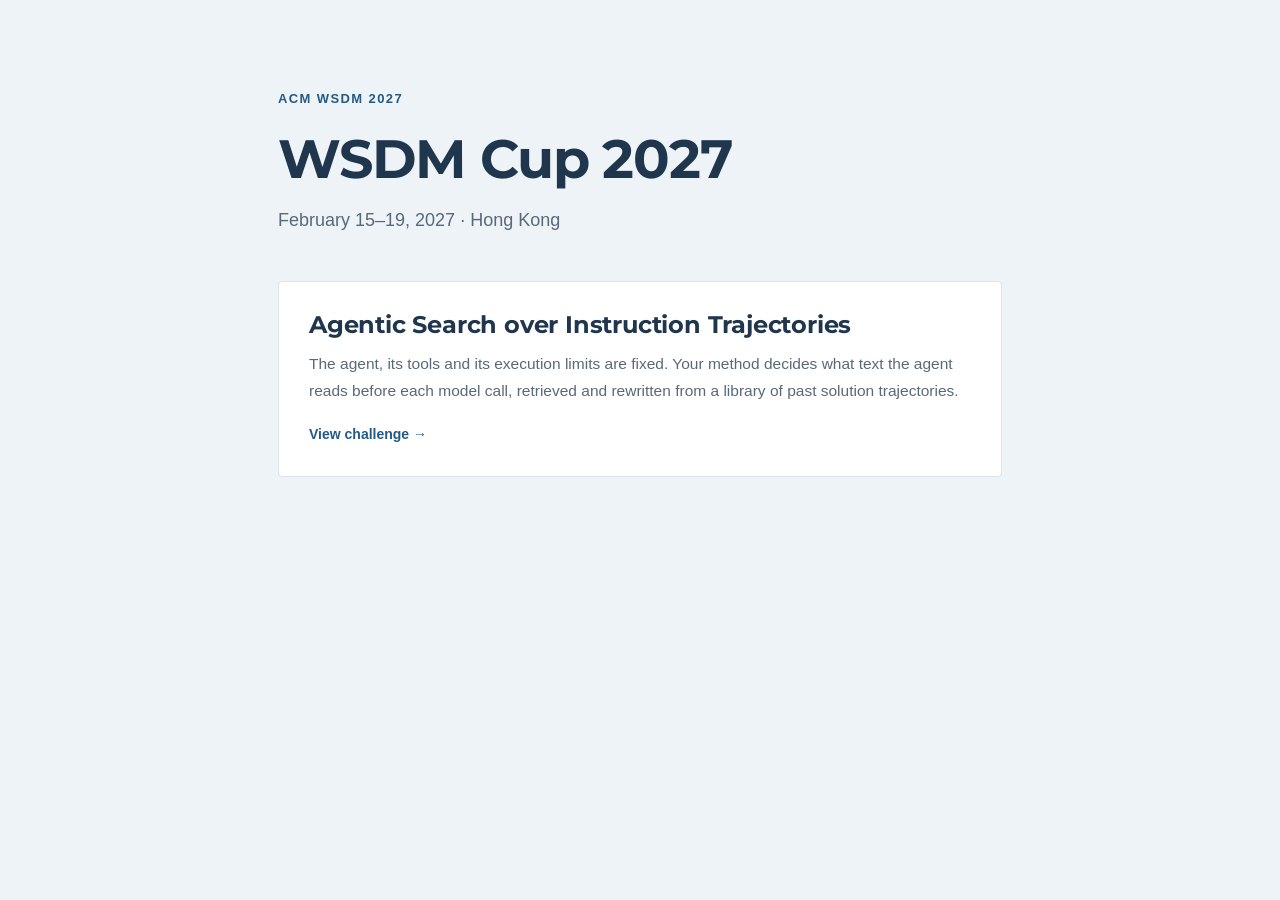
==== commit a96cddfd: "Update mid-term results description" ====
--- a/index.html
+++ b/index.html
@@ -21,8 +21,6 @@
     .card h2{font-family:Montserrat,Arial,sans-serif;font-size:24px;line-height:1.25;color:var(--ink);margin:0 0 10px;letter-spacing:-.2px}
     .card p{margin:0 0 16px;font-size:15.5px;color:var(--muted)}
     .card .go{font-size:14px;font-weight:700;color:var(--blue)}
-    .note{margin:40px 0 0;font-size:14px;color:var(--muted);line-height:1.7}
-    .note a{color:var(--blue);text-decoration:underline;text-underline-offset:2px}
     @media(max-width:600px){.wrap{padding:56px 20px 64px}h1{font-size:36px}.lede{font-size:16.5px;margin-bottom:32px}.card{padding:22px}}
   </style>
 </head>
@@ -30,15 +28,13 @@
   <main class="wrap">
     <p class="kicker">ACM WSDM 2027</p>
     <h1>WSDM Cup 2027</h1>
-    <p class="lede">February 15&ndash;19, 2027 &middot; Hong Kong &middot; Two challenges, two independent schedules and leaderboards.</p>
+    <p class="lede">February 15&ndash;19, 2027 &middot; Hong Kong</p>
 
     <a class="card" href="agenticsearch/">
       <h2>Agentic Search over Instruction Trajectories</h2>
       <p>The agent, its tools and its execution limits are fixed. Your method decides what text the agent reads before each model call, retrieved and rewritten from a library of past solution trajectories.</p>
       <span class="go">View challenge &rarr;</span>
     </a>
-
-    <p class="note">The second WSDM Cup 2027 challenge, on writing Community Notes for social posts, is hosted separately at <a href="https://wsdmcup2027.github.io">wsdmcup2027.github.io</a>. The two sites are unrelated and their dates do not overlap.</p>
   </main>
 </body>
 </html>
